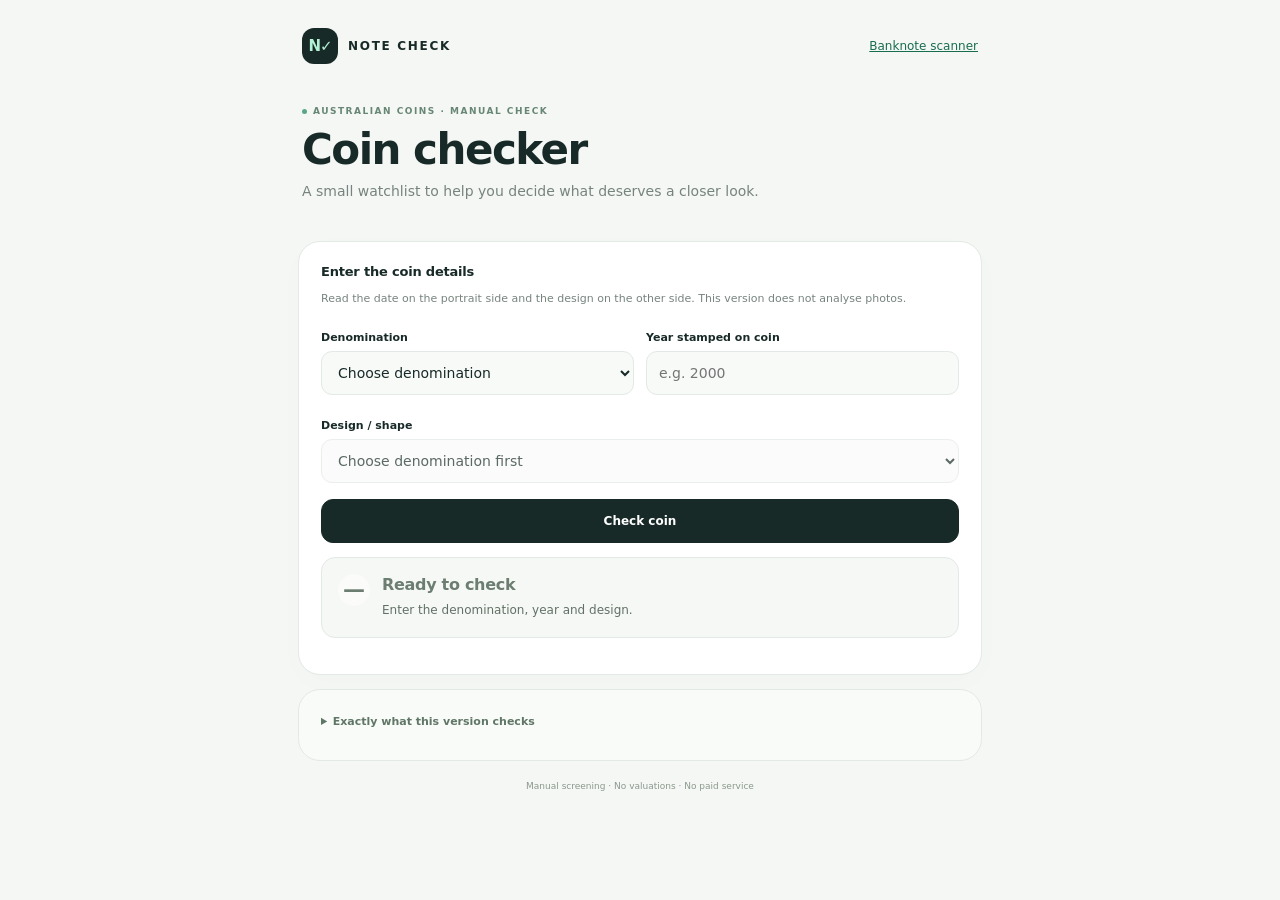
==== coins.html @ 820d5202 "Add sourced 1c and 2c inspection checks and clarify unsupported denominations" ====
<!doctype html>
<html lang="en">
<head>
<meta charset="utf-8"><meta name="viewport" content="width=device-width,initial-scale=1">
<meta name="theme-color" content="#132c28"><title>Coin Check · Note Check</title>
<link rel="stylesheet" href="style.css?v=12">
<style>.coinPanel{margin-top:14px}.coinFields{display:grid;grid-template-columns:1fr 1fr;gap:12px}.coinFields .wide{grid-column:1/-1}.coinPanel ul{padding-left:20px;font-size:12px;line-height:1.7}.coinPanel a{color:#176d50}.coinPanel button{width:100%;margin-top:16px}.coinNav{font-size:12px;color:#176d50}.coinResult p{font-size:12px}.coinResult h4{font-size:12px;margin:16px 0 5px}.coinResult ul{margin:5px 0}.coinResult li{margin:7px 0}@media(max-width:400px){.coinFields{grid-template-columns:1fr}}</style>
</head>
<body>
<header><a class="brand" href="./"><span class="mark">N✓</span> NOTE CHECK</a><a class="coinNav" href="./">Banknote scanner</a></header>
<main>
<section class="intro"><span class="eyebrow"><span class="tinyDot"></span> AUSTRALIAN COINS · MANUAL CHECK</span><h1>Coin checker</h1><p>A small watchlist to help you decide what deserves a closer look.</p></section>
<section class="panel coinPanel">
<h2>Enter the coin details</h2>
<p class="small">Read the date on the portrait side and the design on the other side. This version does not analyse photos.</p>
<form id="coinForm">
<div class="coinFields">
<div><label for="coinDenomination">Denomination</label><select id="coinDenomination"><option value="">Choose denomination</option value="5">5c</option><option value="10">10c</option><option value="20">20c</option><option value="50">50c</option><option value="100">$1</option><option value="200">$2 · not covered</option></select></div>
<div><label for="coinYear">Year stamped on coin</label><input id="coinYear" inputmode="numeric" type="text" maxlength="4" placeholder="e.g. 2000" autocomplete="off"></div>
<div class="wide"><label for="coinDesign">Design / shape</label><select id="coinDesign" disabled><option value="">Choose denomination first</option></select></div>
</div>
<button class="primary" type="submit">Check coin</button>
</form>
<div id="coinResult" class="result neutral coinResult" role="status" aria-live="polite"><span class="symbol">—</span><div><h3>Ready to check</h3><p>Enter the denomination, year and design.</p></div></div>
</section>
<details class="panel coverage"><summary>Exactly what this version checks</summary>
<ul><li>1968 and 1985 glider 1c: lower-mintage issues.</li><li>1967, 1968, 1973 and 1981 lizard 2c: missing-SD inspection; 1968 is also a lower-mintage date.</li><li>1969 lizard 2c: lower-mintage issue.</li><li>1966 platypus 20c: wavy-baseline inspection.</li><li>1966 round 50c: original silver issue.</li><li>1993 coat-of-arms 50c: lower-mintage issue.</li><li>2000 Millennium flag 50c: incuse-flag inspection.</li><li>2000 five-kangaroos $1: mule inspection.</li><li>2001 Centenary of Federation $1: rotation inspection.</li></ul>
<p class="small">This is a limited watchlist, not a complete Australian coin catalogue. 1c and 2c checks cover only the dates listed above; age alone is not a flag. 5c, 10c, $2 and unlisted designs are unsupported. Mintmarks, other varieties, general minting errors, condition and authenticity are not assessed. A flag does not establish rarity, collector demand or value.</p>
</details>
<footer>Manual screening · No valuations · No paid service</footer>
</main>
<script>
(function(){
'use strict';
const definitions={
'1':[['glider','Feathertail glider'],['other','Other / not sure']],
'2':[['lizard','Frill-necked lizard'],['other','Other / not sure']],
'5':[['other','Other / unsupported']],
'10':[['other','Other / unsupported']],
'20':[['platypus','Platypus'],['other','Other / not sure']],
'50':[['coat','Coat of arms · twelve-sided'],['round','Coat of arms · round'],['millennium','Millennium flag'],['other','Other / not sure']],
'100':[['roos','Five kangaroos'],['federation','Centenary of Federation · 2001'],['other','Other / not sure']],
'200':[['other','Other / unsupported']]
};
const research='https://numismatics.org.au/wp-content/uploads/2021/06/vol-27-harris.pdf';
const mint50='https://www.ramint.gov.au/collect/national-coin-collection/circulating-coins/fifty-cents';
const rules=[
{"denomination":"1","year":1968,"design":"glider","title":"Lower-mintage 1c issue · inspect condition","reason":"The Royal Australian Mint lists 19.9 million 1c coins for 1968. A lower mintage is a screening prompt, not proof of a premium.","steps":["Confirm the date and glider design on the two sides.","Inspect wear, corrosion, scratches and damage. Do not clean or polish it."],"source":"https://ramint.gov.au/collect/national-coin-collection/circulating-coins/one-cent","label":"Royal Australian Mint · 1c mintage figures"},
{"denomination":"1","year":1985,"design":"glider","title":"Lower-mintage 1c issue · inspect condition","reason":"The Royal Australian Mint lists 45.9 million 1c coins for 1985. A lower mintage is a screening prompt, not proof of a premium.","steps":["Confirm the date and glider design on the two sides.","Inspect wear, corrosion, scratches and damage. Do not clean or polish it."],"source":"https://ramint.gov.au/collect/national-coin-collection/circulating-coins/one-cent","label":"Royal Australian Mint · 1c mintage figures"},
{"denomination":"2","year":1967,"design":"lizard","title":"Check for missing SD initials","reason":"No-SD examples are documented for this date. The date alone does not establish the variety.","steps":["Use a magnifier to inspect beside the lizard’s front right paw for the small SD initials. Compare with the reference (journal page 31).","Unreadable initials do not confirm a variety: wear, damage or a weak strike can obscure detail. Seek confirmation for a suspected match."],"source":"https://numismatics.org.au/wp-content/uploads/2021/06/vol-27-harris.pdf#page=16","label":"Numismatic Association of Australia · No SD 2c"},
{"denomination":"2","year":1968,"design":"lizard","title":"Check for missing SD initials","reason":"No-SD examples are documented for this date. This is also a lower-mintage 2c date. The date alone does not establish the variety.","steps":["Use a magnifier to inspect beside the lizard’s front right paw for the small SD initials. Compare with the reference (journal page 31).","Unreadable initials do not confirm a variety: wear, damage or a weak strike can obscure detail. Seek confirmation for a suspected match."],"source":"https://numismatics.org.au/wp-content/uploads/2021/06/vol-27-harris.pdf#page=16","label":"Numismatic Association of Australia · No SD 2c"},
{"denomination":"2","year":1973,"design":"lizard","title":"Check for missing SD initials","reason":"No-SD examples are documented for this date. The date alone does not establish the variety.","steps":["Use a magnifier to inspect beside the lizard’s front right paw for the small SD initials. Compare with the reference (journal page 31).","Unreadable initials do not confirm a variety: wear, damage or a weak strike can obscure detail. Seek confirmation for a suspected match."],"source":"https://numismatics.org.au/wp-content/uploads/2021/06/vol-27-harris.pdf#page=16","label":"Numismatic Association of Australia · No SD 2c"},
{"denomination":"2","year":1981,"design":"lizard","title":"Check for missing SD initials","reason":"No-SD examples are documented for this date. The date alone does not establish the variety.","steps":["Use a magnifier to inspect beside the lizard’s front right paw for the small SD initials. Compare with the reference (journal page 31).","Unreadable initials do not confirm a variety: wear, damage or a weak strike can obscure detail. Seek confirmation for a suspected match."],"source":"https://numismatics.org.au/wp-content/uploads/2021/06/vol-27-harris.pdf#page=16","label":"Numismatic Association of Australia · No SD 2c"},
{"denomination":"2","year":1969,"design":"lizard","title":"Lower-mintage 2c issue · inspect condition","reason":"The Royal Australian Mint lists 12.9 million 2c coins for 1969. Inspect condition; this does not establish collector demand or a premium.","steps":["Confirm 1969 and the frill-necked lizard design.","Check wear, corrosion and damage without cleaning the coin."],"source":"https://www.ramint.gov.au/collect/national-coin-collection/circulating-coins/two-cents","label":"Royal Australian Mint · 2c mintage figures"},
{denomination:'20',year:1966,design:'platypus',title:'Check for the wavy-baseline variety',reason:'Some 1966 platypus 20c coins have a distinguishing detail around the base of the 2. The date alone does not identify the variety.',steps:['Look at the upper edge of the bottom stroke of the 2 in 20. Compare it with the normal straight edge.','Look for the corresponding curve in the water line immediately above it. A bump or damage alone is not enough.','Use a magnifier or a sharp close-up. If the detail is unclear, keep the result unconfirmed.'],source:'https://www.perthmint.com/news/collector/coin-collecting/how-to-identify-australias-exceptionally-rare-wavy-baseline-20-cents-coin/',label:'Perth Mint identification guide'},
{denomination:'50',year:1966,design:'round',title:'Set aside for a closer look',reason:'The original 1966 round 50c issue was made from 80% silver. The details you entered match that issue; this checker cannot verify the coin or its metal.',steps:['Confirm that the date is 1966, the shape is round and the reverse shows the coat of arms.','Do not infer silver content from colour alone. If authenticity is uncertain, have the coin examined.'],source:mint50,label:'Royal Australian Mint · 50c'},
{denomination:'50',year:1993,design:'coat',title:'Lower-mintage issue · inspect condition',reason:'The Royal Australian Mint lists 1 million standard 50c coins for 1993. This is a reason to inspect the coin, not proof that a circulated example has a premium.',steps:['Confirm 1993 on the portrait side and the standard coat of arms on the reverse.','Inspect wear, scratches, dents and other damage. Do not clean or polish the coin.'],source:mint50,label:'Royal Australian Mint · mintage figures'},
{denomination:'50',year:2000,design:'millennium',title:'Check for the incuse-flag variety',reason:'The 2000 Millennium design has normal and incuse-flag versions. Recognising the design does not distinguish them.',steps:['Inspect the crosses of Saint George and Saint Patrick within the Union Jack. On the variety these details are recessed; on the normal issue they are raised.','Compare with documented examples under angled light. The Commonwealth star surface provides a supporting detail.','If shadows or wear make the relief ambiguous, do not treat the variety as confirmed.'],source:'https://www.pcgs.com/news/australian-2000-millennium-50-cent-with-incused-flag',label:'PCGS · normal and incuse examples'},
{denomination:'100',year:2000,design:'roos',title:'Check the portrait-side rim for a mule',reason:'Some 2000 five-kangaroos dollars were struck with a 10c portrait-side die. This entry only flags the possibility.',steps:['Look for the stepped double rim around the portrait-side circumference.','A partial double rim can occur on an ordinary slightly off-centre strike. It does not by itself establish a mule.','Compare with the reference photographs; seek expert confirmation for a suspected match.'],source:'https://www.pcgs.com/news/2000-australian-1-dollar-mule-error-coin',label:'PCGS · mule identification guide'},
{denomination:'100',year:2001,design:'federation',title:'Check the alignment of the two sides',reason:'Rotated-die examples are documented for the 2001 Centenary of Federation dollar. The date and design alone do not show a rotation.',steps:['Hold the design side upright. Turn the coin left-to-right around its vertical axis, keeping the top edge at the top.','The portrait side should also be upright. An unexpected angle is a reason for further inspection.','Two photos taken with independently changed orientations cannot establish the alignment.'],source:research,label:'Numismatic Association of Australia · rotation guide'}
];
function checkCoin(denomination,yearText,design){
if(!definitions[denomination]||!/^[0-9]{4}$/.test(yearText)||!definitions[denomination].some(x=>x[0]===design))return {status:'unknown',title:'Check the details',reason:'Choose a denomination and design, and enter the four-digit year stamped on the coin.'};
const year=Number(yearText),first={'1':1966,'2':1966,'5':1966,'10':1966,'20':1966,'50':1966,'100':1984,'200':1988}[denomination];
if(year<first||year>new Date().getFullYear())return {status:'unknown',title:'Year needs confirmation',reason:'That year is outside the supported decimal issue dates for this denomination. Check the date again.'};
if(['1','2'].includes(denomination)&&year>1990)return {status:'unknown',title:'Collector issue or unsupported date',reason:'This small watchlist does not cover later collector-set issues of 1c or 2c. Check a catalogue; the date has not been rejected as impossible.'};
const match=rules.find(r=>r.denomination===denomination&&r.year===year&&r.design===design);
if(match)return {status:'keep',...match};
if(design==='other'||['5','10','200'].includes(denomination))return {status:'unknown',title:'Not covered by this watchlist',reason:'This denomination or design is unsupported. No conclusion about the coin was made.'};
if((design==='round'&&year!==1966)||(design==='millennium'&&year!==2000)||(design==='federation'&&year!==2001))return {status:'unknown',title:'Confirm the year and design',reason:'These details do not match the issue covered by this checker. Check both sides; the coin may be unsupported.'};
return {status:'neutral',title:'No supported flag found',reason:'No entry in this small watchlist matches these details. Other varieties, mintmarks and minting errors have not been checked. This is not a recommendation to spend the coin.'};
}
const denomination=document.getElementById('coinDenomination'),year=document.getElementById('coinYear'),design=document.getElementById('coinDesign'),result=document.getElementById('coinResult');
function show(r){
result.className='result coinResult '+r.status;result.replaceChildren();
const icon=document.createElement('span');icon.className='symbol';icon.textContent=r.status==='keep'?'✓':r.status==='unknown'?'?':'—';
const body=document.createElement('div'),heading=document.createElement('h3'),paragraph=document.createElement('p');heading.textContent=r.title;paragraph.textContent=r.reason;body.append(heading,paragraph);
if(r.steps){const h=document.createElement('h4');h.textContent='What to look for';const ul=document.createElement('ul');for(const step of r.steps){const li=document.createElement('li');li.textContent=step;ul.append(li);}body.append(h,ul);}
if(r.source){const links=document.createElement('div');links.className='ruleSources';const a=document.createElement('a');a.href=r.source;a.textContent=r.label+' ↗';a.target='_blank';a.rel='noopener';links.append(a);body.append(links);}
result.append(icon,body);
}
function reset(){show({status:'neutral',title:'Details changed · check again',reason:'Compare the selected details with both sides of the coin, then check.'});}
denomination.addEventListener('change',()=>{design.replaceChildren();const blank=document.createElement('option');blank.value='';blank.textContent=denomination.value?'Choose design':'Choose denomination first';design.append(blank);for(const [value,label] of definitions[denomination.value]||[]){const o=document.createElement('option');o.value=value;o.textContent=label;design.append(o);}design.disabled=!denomination.value;reset();});
year.addEventListener('input',reset);design.addEventListener('change',reset);
document.getElementById('coinForm').addEventListener('submit',event=>{event.preventDefault();show(checkCoin(denomination.value,year.value.trim(),design.value));});
})();
</script>
</body></html>
---- style.css ----
:root{--ink:#172a27;--muted:#77847e;--line:#e3e9e4;--mint:#dbf5e8;--green:#176d50;--bg:#f5f7f5;--radius:22px;font-family:Inter,ui-sans-serif,system-ui,-apple-system,BlinkMacSystemFont,"Segoe UI",sans-serif;color-scheme:light}*{box-sizing:border-box}body{margin:0;background:var(--bg);color:var(--ink);-webkit-font-smoothing:antialiased}header{max-width:720px;margin:auto;display:flex;align-items:center;justify-content:space-between;padding:20px 22px}.brand{display:flex;align-items:center;gap:10px;text-decoration:none;color:var(--ink);font-size:12px;letter-spacing:1.7px;font-weight:800}.mark{width:36px;height:36px;border-radius:12px;background:var(--ink);color:#b4f2d4;display:grid;place-items:center;font-size:15px;letter-spacing:-1px}.soundButton{display:flex;align-items:center;gap:7px;border:1px solid var(--line);background:#fff;border-radius:100px;padding:9px 12px;min-height:38px;font-size:11px;color:#3d5e4c;font-weight:650}.soundButton.muted{color:var(--muted);background:#edf0ed}main{max-width:720px;margin:auto;padding:8px 18px 24px}.intro{padding:7px 4px 22px}.eyebrow{display:flex;align-items:center;gap:6px;font-size:9px;letter-spacing:1.5px;font-weight:750;color:#678675}.tinyDot,.privacyDot{width:5px;height:5px;display:inline-block;background:#59a786;border-radius:50%}h1{font-size:clamp(30px,5vw,42px);font-weight:720;letter-spacing:-1.5px;line-height:1.12;margin:10px 0 8px}.intro p{font-size:13px;color:var(--muted);margin:0;line-height:1.5}.panel{background:#fff;border:1px solid var(--line);border-radius:var(--radius);padding:18px;box-shadow:0 8px 30px #18352b04}.sectiontop{display:flex;align-items:center;justify-content:space-between;padding:0 2px 14px}h2{margin:0;font-size:13px;font-weight:720;letter-spacing:-.2px}#cameraState{font-size:10px;color:#698273;border:1px solid var(--line);background:#f5f8f5;border-radius:30px;padding:5px 9px}.view{position:relative;aspect-ratio:2.05;min-height:190px;border-radius:16px;background:#152c28;overflow:hidden;display:flex;align-items:center;justify-content:center}video{position:absolute;width:100%;height:100%;object-fit:cover;transform-origin:center}#placeholder{position:relative;pointer-events:none;text-align:center;padding:20px;color:#e8f6ee}#placeholder h3{font-size:15px;letter-spacing:-.3px;margin:10px 0 5px}#placeholder p{font-size:11px;line-height:1.6;color:#a3b9ac;margin:0}.cameraicon{color:#b1dac3;line-height:0}.frame{position:absolute;width:91%;aspect-ratio:2.05;top:50%;left:50%;transform:translate(-50%,-50%);border:1.5px solid #bcebd28c;border-radius:11px;box-shadow:0 0 0 150px #06171125;pointer-events:none}.viewlabel{position:absolute;bottom:8px;color:#d4e5db;font-size:8px;letter-spacing:1.6px;pointer-events:none}.overlay{position:absolute;left:9px;right:9px;top:9px;border-radius:8px;padding:7px 10px;font-size:10px;font-weight:650;color:#22382e;display:none}.overlay.keep{background:#d8f5e8e8}.overlay.ordinary{background:#fbece9ed}.overlay.unknown{background:#fff2d7ed}.actions{display:flex;gap:8px;margin:14px 0 0}.actions button{flex:1}button{appearance:none;font:inherit;font-size:12px;font-weight:650;min-height:44px;border:1px solid var(--line);border-radius:12px;padding:11px 14px;background:#f8faf8;color:#29473b;cursor:pointer;transition:background .15s,transform .15s}button.primary{background:var(--ink);border-color:var(--ink);color:#fff}button:hover:not(:disabled){filter:brightness(.96)}button:active:not(:disabled){transform:scale(.985)}button:disabled{opacity:.38;cursor:default}.small{font-size:11px;line-height:1.6;color:var(--muted)}#progress{margin:10px 2px 15px;min-height:18px}.readout{border-top:1px solid var(--line);padding:15px 2px 0}#activeNote{display:block;font-size:10px;font-weight:700;letter-spacing:.4px;color:#688371;margin-bottom:9px}label{display:block;font-size:11px;font-weight:650;margin:12px 0 7px}input:not([type=checkbox]):not([type=range]),select{appearance:none;width:100%;font:inherit;font-size:14px;border:1px solid var(--line);background:#f8faf8;padding:12px;border-radius:11px;color:var(--ink);min-height:44px}select{appearance:auto}#serial{font-family:ui-monospace,SFMono-Regular,Consolas,monospace;font-size:22px;font-weight:550;letter-spacing:1.2px;background:#f4f7f4;padding:13px 14px;text-transform:uppercase}#serial::placeholder{font-family:inherit;font-size:14px;font-weight:400;letter-spacing:0;color:#9aa69e}.result{display:flex;align-items:flex-start;gap:12px;margin:14px 0;border-radius:14px;padding:16px;border:1px solid var(--line);background:#f6f8f5}.symbol{display:grid;place-items:center;flex-shrink:0;width:32px;height:32px;border-radius:50%;font-size:22px;font-weight:650;background:#ffffff80}.result h3{font-size:16px;font-weight:700;letter-spacing:-.3px;line-height:1.3;margin:1px 0 6px}.result p{font-size:11px;line-height:1.65;margin:0;color:#617166}.result.keep{background:#e4f6ec;border-color:#c8e8d5;color:#146247}.result.keep p{color:#527462}.result.keep .symbol{background:#c9ebd9}.result.ordinary{background:#f9eeeb;border-color:#ecd9d2;color:#825a4b}.result.unknown{background:#fff6e3;border-color:#f0e3c2;color:#80652a}.result.neutral{color:#6c7e71}.ruleSources{display:flex;gap:10px;flex-wrap:wrap;margin-top:9px}.ruleSources a,.coverage a{font-size:10px;color:#3c7a59;text-decoration:underline;text-underline-offset:3px}.sortingActions{display:flex;gap:8px;flex-wrap:wrap}.sortingActions button{flex:1;min-width:140px}#next{background:var(--mint);color:var(--green);border-color:#c8e8d5}.confirmHint{font-size:10px;margin:9px 2px 0}.drawer{border-top:1px solid var(--line);padding:15px 2px 0;margin-top:15px}summary{cursor:pointer;font-size:11px;font-weight:650;line-height:1.5;color:#53695c;padding:2px 0;min-height:26px}.fields{display:grid;grid-template-columns:1fr 1fr;gap:12px}.toggle{display:flex;align-items:center;gap:8px;font-weight:400;line-height:1.5}.toggle input{accent-color:var(--green);width:16px;height:16px}input[type=range]{width:100%;padding:0;accent-color:var(--green);margin:7px 0 12px}#zoomValue{float:right}.extraActions{display:flex;gap:8px;flex-wrap:wrap;margin-top:12px}.extraActions button{flex:1}.samples{margin:14px 0 6px}.samples>div{display:flex;gap:6px;margin-top:8px;flex-wrap:wrap}.samples button{min-height:36px;font-size:10px;padding:8px 12px;background:white}#notePreview,#capturePreview{width:100%;height:auto;display:block;border-radius:10px;margin:10px 0}#rawRead{overflow-wrap:anywhere;font-size:10px}.coverage{margin-top:14px;padding:14px 18px;box-shadow:none;background:#f9fbf8}.coverage summary{font-size:11px;color:#607667}.coverage ul{padding-left:18px}.coverage li{font-size:11px;line-height:1.65;color:#6d7b70;margin:7px 0}footer{display:flex;justify-content:center;align-items:center;gap:6px;flex-wrap:wrap;font-size:9px;color:#8a988d;padding:20px 0 0}.footerSep{padding:0 3px}[hidden]{display:none!important}button:focus-visible,input:focus-visible,select:focus-visible,summary:focus-visible{outline:3px solid #91cab0;outline-offset:3px}.result.celebrate{animation:found .5s ease-out}@keyframes found{0%{transform:scale(.97);box-shadow:0 0 0 0 #4cbd8640}60%{box-shadow:0 0 0 7px #4cbd8600}100%{transform:scale(1);box-shadow:none}}@media(min-width:640px){header{padding-top:28px}main{padding-top:15px}.intro{padding-bottom:25px}.panel{padding:22px}.view{min-height:250px}h1{font-size:42px}.intro p{font-size:14px}}@media(max-width:360px){header{padding:16px}.soundButton{padding:8px 10px}.soundButton span{font-size:10px}.brand{font-size:10px;gap:8px}main{padding:4px 12px 20px}.panel{padding:14px}.view{min-height:180px}.fields{grid-template-columns:1fr}#serial{font-size:20px}}@media(prefers-reduced-motion:reduce){*,*::before,*::after{animation:none!important;transition:none!important}}
/* Keep the camera viewport within its card even when aspect-ratio meets narrow screens. */
.scanner{min-width:0}.view{width:100%;max-width:100%;min-width:0;min-height:0!important;height:auto;aspect-ratio:2.05}.view video{inset:0;max-width:100%}#placeholder{max-width:100%;padding:12px}#placeholder h3{font-size:13px}.actions,.readout,.result,.sortingActions,.drawer{min-width:0}.result>div{min-width:0}.ruleSources a{overflow-wrap:anywhere}
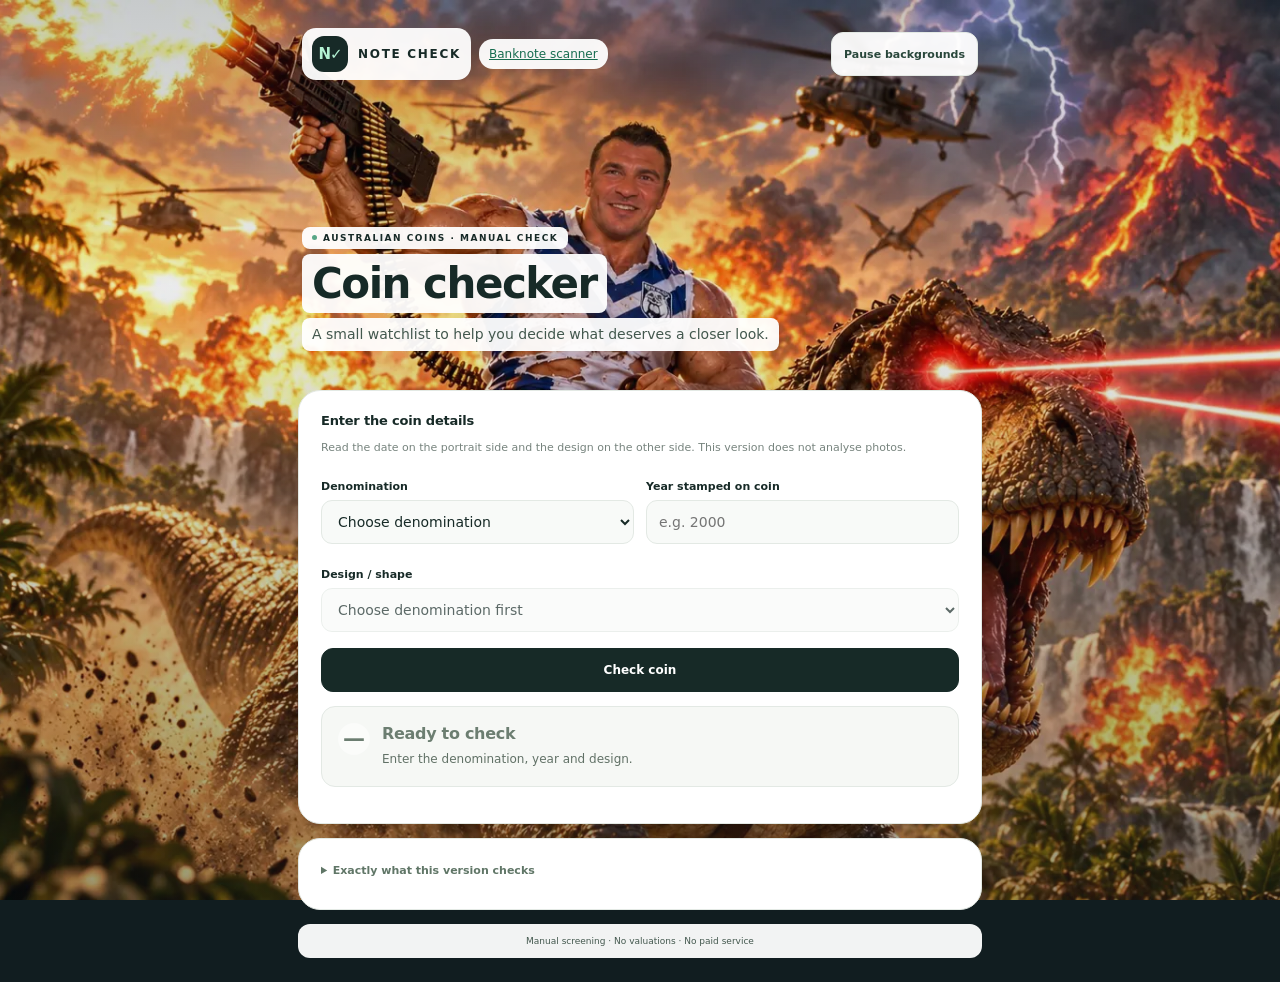
==== commit f8e41938: "Add six-image fading backgrounds with pause and reduced-motion support" ====
--- a/coins.html
+++ b/coins.html
@@ -5,7 +5,7 @@
 <meta name="theme-color" content="#132c28"><title>Coin Check · Note Check</title>
 <link rel="stylesheet" href="style.css?v=12">
 <style>.coinPanel{margin-top:14px}.coinFields{display:grid;grid-template-columns:1fr 1fr;gap:12px}.coinFields .wide{grid-column:1/-1}.coinPanel ul{padding-left:20px;font-size:12px;line-height:1.7}.coinPanel a{color:#176d50}.coinPanel button{width:100%;margin-top:16px}.coinNav{font-size:12px;color:#176d50}.coinResult p{font-size:12px}.coinResult h4{font-size:12px;margin:16px 0 5px}.coinResult ul{margin:5px 0}.coinResult li{margin:7px 0}@media(max-width:400px){.coinFields{grid-template-columns:1fr}}</style>
-</head>
+<link rel="stylesheet" href="backgrounds.css?v=1"></head>
 <body>
 <header><a class="brand" href="./"><span class="mark">N✓</span> NOTE CHECK</a><a class="coinNav" href="./">Banknote scanner</a></header>
 <main>
@@ -85,4 +85,4 @@
 document.getElementById('coinForm').addEventListener('submit',event=>{event.preventDefault();show(checkCoin(denomination.value,year.value.trim(),design.value));});
 })();
 </script>
-</body></html>
+<script src="backgrounds.js?v=1" defer></script></body></html>
--- a/backgrounds.css
+++ b/backgrounds.css
@@ -0,0 +1,24 @@
+/* Independent decorative layer; controls and checking results remain opaque. */
+body { background: #111d20; isolation: isolate; }
+.adventure-background { position: fixed; inset: 0; z-index: -1; pointer-events: none; overflow: hidden; background: #111d20; }
+.adventure-background img { position: absolute; inset: 0; width: 100%; height: 100%; object-fit: cover; object-position: 48% 28%; opacity: 0; transition: opacity 2.2s ease-in-out; }
+.adventure-background img.visible { opacity: 1; }
+.adventure-background::after { content: ''; position: absolute; inset: 0; background: linear-gradient(#07151a38, #07151a14 32%, #07151a66); }
+header { gap: 8px; flex-wrap: wrap; }
+.brand, .coinNav { background: #fffffff2; border-radius: 14px; padding: 8px 10px; }
+.background-toggle { margin-left: auto; min-height: 44px; padding: 9px 12px; font-size: 11px; background: #fffffff2; }
+.intro { min-height: 29vh; display: flex; flex-direction: column; align-items: flex-start; justify-content: flex-end; gap: 5px; }
+.intro h1, .intro p, .intro .eyebrow { background: #fffffff2; border-radius: 8px; padding: 6px 10px; margin: 0; color: #172a27; }
+.intro h1 { margin: 0; }
+.intro p { color: #43584e; }
+.panel, .coverage { background: #fff; }
+footer { background: #fffffff2; color: #43584e; border-radius: 12px; padding: 12px; margin-top: 14px; }
+@media (max-width: 600px) {
+  .adventure-background img { object-fit: contain; object-position: center top; height: auto; min-height: 0; top: 75px; }
+  .adventure-background::after { background: linear-gradient(#07151a44, transparent 140px, #111d2080 420px, #111d20 70%); }
+  .intro { min-height: 260px; }
+  header { padding: 12px 16px; }
+  .brand { font-size: 10px; letter-spacing: 1px; }
+  .background-toggle { font-size: 10px; }
+}
+@media (prefers-reduced-motion: reduce) { .adventure-background img { transition: none; } }
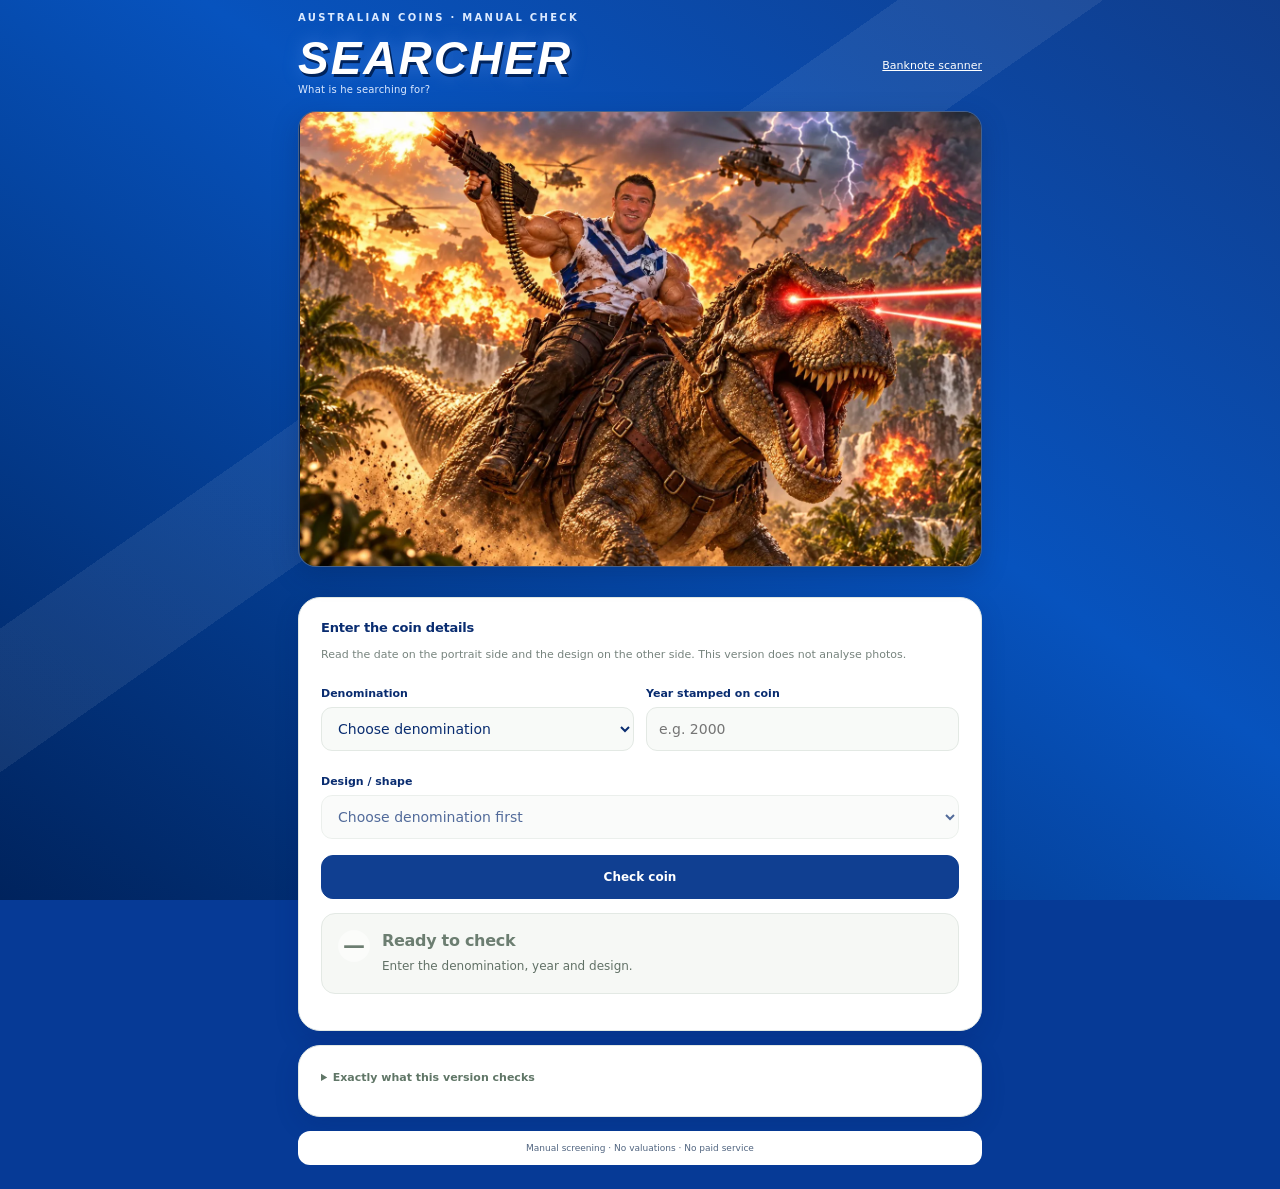
==== commit da1c9214: "Restyle SEARCHER in blue and white with unobstructed slideshow and decorative falling notes" ====
--- a/coins.html
+++ b/coins.html
@@ -5,11 +5,11 @@
 <meta name="theme-color" content="#132c28"><title>Coin Check · Note Check</title>
 <link rel="stylesheet" href="style.css?v=12">
 <style>.coinPanel{margin-top:14px}.coinFields{display:grid;grid-template-columns:1fr 1fr;gap:12px}.coinFields .wide{grid-column:1/-1}.coinPanel ul{padding-left:20px;font-size:12px;line-height:1.7}.coinPanel a{color:#176d50}.coinPanel button{width:100%;margin-top:16px}.coinNav{font-size:12px;color:#176d50}.coinResult p{font-size:12px}.coinResult h4{font-size:12px;margin:16px 0 5px}.coinResult ul{margin:5px 0}.coinResult li{margin:7px 0}@media(max-width:400px){.coinFields{grid-template-columns:1fr}}</style>
-<link rel="stylesheet" href="backgrounds.css?v=1"></head>
+<link rel="stylesheet" href="backgrounds.css?v=2"></head>
 <body>
-<header><a class="brand" href="./"><span class="mark">N✓</span> NOTE CHECK</a><a class="coinNav" href="./">Banknote scanner</a></header>
+<header><span class="page-category">Australian coins · manual check</span><a class="brand" href="./"><span class="brand-title">SEARCHER</span><span class="brand-tagline">What is he searching for?</span></a><a class="coinNav" href="./">Banknote scanner</a></header>
 <main>
-<section class="intro"><span class="eyebrow"><span class="tinyDot"></span> AUSTRALIAN COINS · MANUAL CHECK</span><h1>Coin checker</h1><p>A small watchlist to help you decide what deserves a closer look.</p></section>
+<section class="intro"></section>
 <section class="panel coinPanel">
 <h2>Enter the coin details</h2>
 <p class="small">Read the date on the portrait side and the design on the other side. This version does not analyse photos.</p>
@@ -85,4 +85,4 @@
 document.getElementById('coinForm').addEventListener('submit',event=>{event.preventDefault();show(checkCoin(denomination.value,year.value.trim(),design.value));});
 })();
 </script>
-<script src="backgrounds.js?v=1" defer></script></body></html>
+<script src="backgrounds.js?v=2" defer></script></body></html>
--- a/backgrounds.css
+++ b/backgrounds.css
@@ -1,24 +1,29 @@
-/* Independent decorative layer; controls and checking results remain opaque. */
-body { background: #111d20; isolation: isolate; }
-.adventure-background { position: fixed; inset: 0; z-index: -1; pointer-events: none; overflow: hidden; background: #111d20; }
-.adventure-background img { position: absolute; inset: 0; width: 100%; height: 100%; object-fit: cover; object-position: 48% 28%; opacity: 0; transition: opacity 2.2s ease-in-out; }
-.adventure-background img.visible { opacity: 1; }
-.adventure-background::after { content: ''; position: absolute; inset: 0; background: linear-gradient(#07151a38, #07151a14 32%, #07151a66); }
-header { gap: 8px; flex-wrap: wrap; }
-.brand, .coinNav { background: #fffffff2; border-radius: 14px; padding: 8px 10px; }
-.background-toggle { margin-left: auto; min-height: 44px; padding: 9px 12px; font-size: 11px; background: #fffffff2; }
-.intro { min-height: 29vh; display: flex; flex-direction: column; align-items: flex-start; justify-content: flex-end; gap: 5px; }
-.intro h1, .intro p, .intro .eyebrow { background: #fffffff2; border-radius: 8px; padding: 6px 10px; margin: 0; color: #172a27; }
-.intro h1 { margin: 0; }
-.intro p { color: #43584e; }
-.panel, .coverage { background: #fff; }
-footer { background: #fffffff2; color: #43584e; border-radius: 12px; padding: 12px; margin-top: 14px; }
-@media (max-width: 600px) {
-  .adventure-background img { object-fit: contain; object-position: center top; height: auto; min-height: 0; top: 75px; }
-  .adventure-background::after { background: linear-gradient(#07151a44, transparent 140px, #111d2080 420px, #111d20 70%); }
-  .intro { min-height: 260px; }
-  header { padding: 12px 16px; }
-  .brand { font-size: 10px; letter-spacing: 1px; }
-  .background-toggle { font-size: 10px; }
-}
-@media (prefers-reduced-motion: reduce) { .adventure-background img { transition: none; } }
+/* Decorative elements remain behind opaque checking sections. */
+:root { --ink:#092c70; --green:#174cab; --mint:#e4edff; }
+body { background:#063a96; isolation:isolate; }
+body::before { content:'';position:fixed;inset:0;z-index:-3;pointer-events:none;background:linear-gradient(145deg,transparent 35%,#ffffff12 35%,#ffffff12 43%,transparent 43%),linear-gradient(35deg,#00235d,#0753be 58%,#103d8c); }
+.money-rain { position:fixed;inset:0;overflow:hidden;pointer-events:none;z-index:-2; }
+.money-rain img { position:absolute;left:var(--x);top:-90px;width:64px;height:auto;opacity:.25;animation:cashfall var(--duration) linear var(--delay) infinite; }
+@keyframes cashfall { from { transform:translate3d(-30px,-80px,0) rotate(var(--tilt)); } to { transform:translate3d(55px,calc(100vh + 180px),0) rotate(calc(var(--tilt) + 140deg)); } }
+.money-rain.resting img { animation-play-state:paused; }
+header { display:flex;flex-wrap:wrap;gap:12px;align-items:center;padding:12px 18px 16px; }
+.page-category { width:100%;color:#dceaff;text-transform:uppercase;font-size:10px;font-weight:800;letter-spacing:2.3px; }
+.brand { display:flex;flex-direction:column;align-items:flex-start;gap:3px;background:none;padding:0;min-width:0;letter-spacing:normal; }
+.brand-title { font-family:Impact,'Arial Black',sans-serif;font-size:clamp(30px,7vw,46px);font-style:italic;font-weight:900;letter-spacing:2px;line-height:1;color:#fff;text-shadow:2px 3px 0 #00235b,0 0 18px #72a9ff66; }
+.brand-tagline { color:#dbe9ff;font-size:10px;font-weight:500;letter-spacing:.2px; }
+.soundButton { margin-left:auto;background:#fff;color:#154a99;border-color:#cbdcff; }
+.coinNav { margin-left:auto;color:#fff;font-size:11px; }
+main { padding-top:0; }
+.intro { padding:0 0 16px;min-height:0;display:block; }
+.adventure-background { position:relative;width:100%;aspect-ratio:3/2;overflow:hidden;border-radius:18px;background:#082c64;box-shadow:0 8px 26px #001d5444;border:1px solid #ffffff40;pointer-events:none; }
+.adventure-background img { position:absolute;inset:0;width:100%;height:100%;object-fit:contain;opacity:0;transition:opacity 2.2s ease-in-out; }
+.adventure-background img.visible { opacity:1; }
+.intro p { margin:12px 0 0!important;background:none;padding:0; }
+.intro p a { display:inline-flex;align-items:center;min-height:44px;background:#fff;color:#124292!important;padding:10px 14px;border-radius:12px;text-decoration:none;font-weight:700;box-shadow:0 3px 10px #001c4a33; }
+.panel,.coverage { background:#fff;box-shadow:0 8px 24px #001d5426; }
+footer { background:#fff;color:#516580;border-radius:12px;padding:12px;margin-top:14px; }
+.tinyDot,.privacyDot { background:#2665c9; }
+button.primary { background:#103f91;border-color:#103f91; }
+button:focus-visible,input:focus-visible,select:focus-visible,summary:focus-visible { outline-color:#438aff; }
+@media(max-width:360px) { header { gap:8px; }.brand-title {font-size:29px;}.brand-tagline{font-size:9px;}.soundButton{padding:8px;}.soundButton span{font-size:10px;} }
+@media(prefers-reduced-motion:reduce) { .adventure-background img {transition:none;}.money-rain{display:none;} }
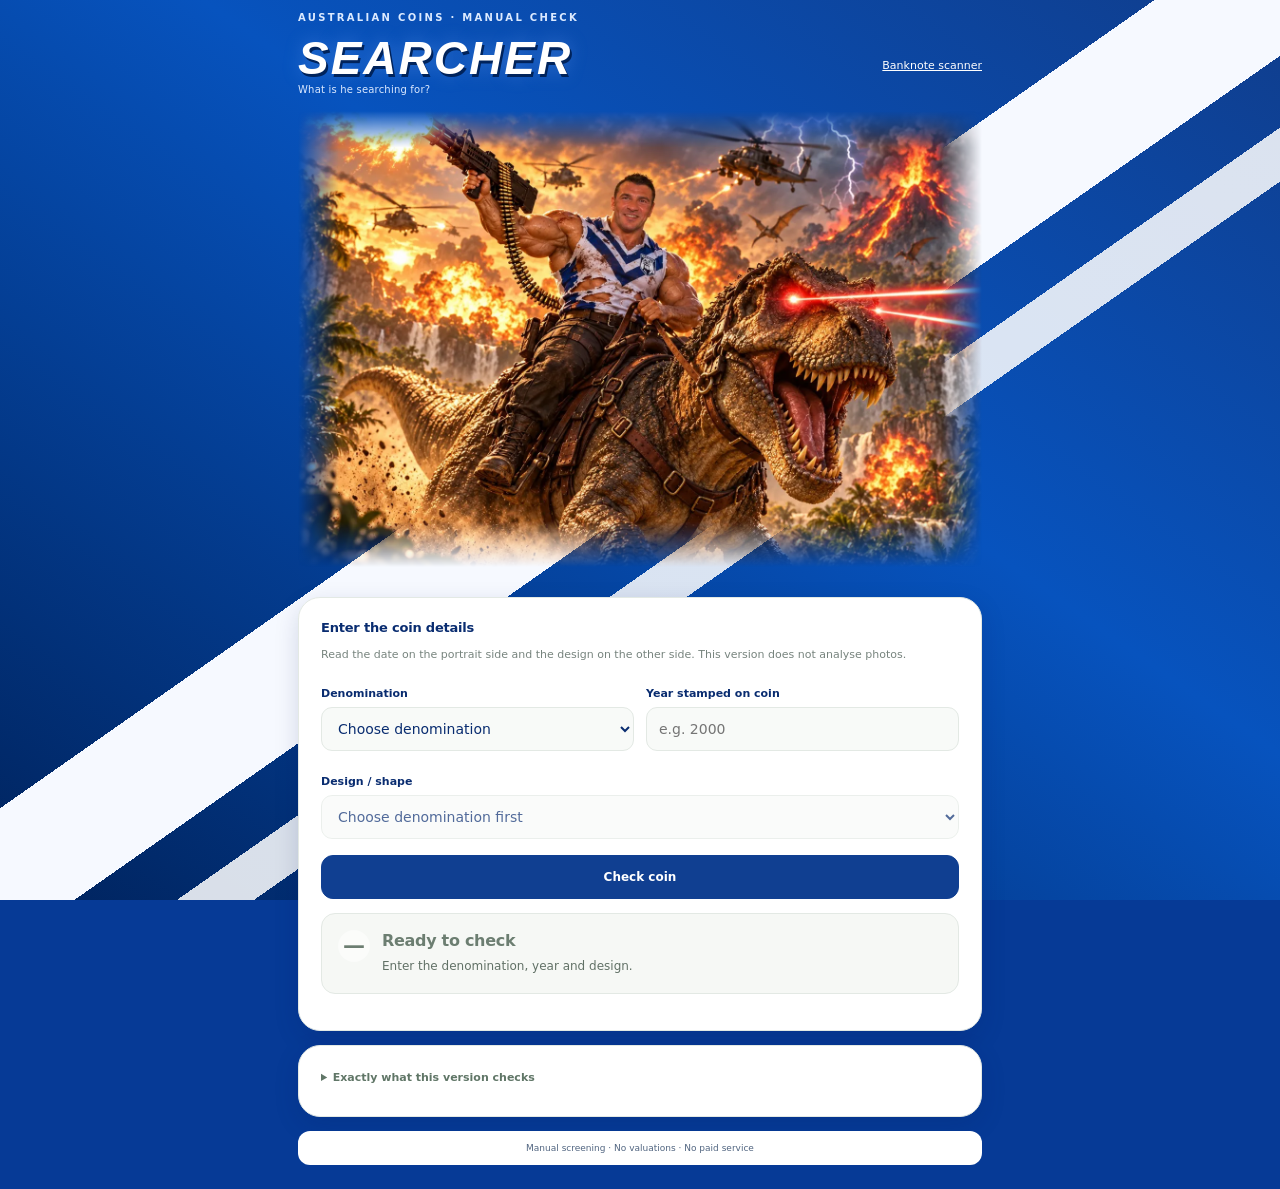
==== commit 77edb811: "Blend slideshow edges, add white team stripes and shorten slides to five seconds" ====
--- a/coins.html
+++ b/coins.html
@@ -5,7 +5,7 @@
 <meta name="theme-color" content="#132c28"><title>Coin Check · Note Check</title>
 <link rel="stylesheet" href="style.css?v=12">
 <style>.coinPanel{margin-top:14px}.coinFields{display:grid;grid-template-columns:1fr 1fr;gap:12px}.coinFields .wide{grid-column:1/-1}.coinPanel ul{padding-left:20px;font-size:12px;line-height:1.7}.coinPanel a{color:#176d50}.coinPanel button{width:100%;margin-top:16px}.coinNav{font-size:12px;color:#176d50}.coinResult p{font-size:12px}.coinResult h4{font-size:12px;margin:16px 0 5px}.coinResult ul{margin:5px 0}.coinResult li{margin:7px 0}@media(max-width:400px){.coinFields{grid-template-columns:1fr}}</style>
-<link rel="stylesheet" href="backgrounds.css?v=2"></head>
+<link rel="stylesheet" href="backgrounds.css?v=3"></head>
 <body>
 <header><span class="page-category">Australian coins · manual check</span><a class="brand" href="./"><span class="brand-title">SEARCHER</span><span class="brand-tagline">What is he searching for?</span></a><a class="coinNav" href="./">Banknote scanner</a></header>
 <main>
@@ -85,4 +85,4 @@
 document.getElementById('coinForm').addEventListener('submit',event=>{event.preventDefault();show(checkCoin(denomination.value,year.value.trim(),design.value));});
 })();
 </script>
-<script src="backgrounds.js?v=2" defer></script></body></html>
+<script src="backgrounds.js?v=3" defer></script></body></html>
--- a/backgrounds.css
+++ b/backgrounds.css
@@ -1,7 +1,7 @@
 /* Decorative elements remain behind opaque checking sections. */
 :root { --ink:#092c70; --green:#174cab; --mint:#e4edff; }
 body { background:#063a96; isolation:isolate; }
-body::before { content:'';position:fixed;inset:0;z-index:-3;pointer-events:none;background:linear-gradient(145deg,transparent 35%,#ffffff12 35%,#ffffff12 43%,transparent 43%),linear-gradient(35deg,#00235d,#0753be 58%,#103d8c); }
+body::before { content:'';position:fixed;inset:0;z-index:-3;pointer-events:none;background:linear-gradient(145deg,transparent 45%,#f6f9ff 45%,#f6f9ff 53%,transparent 53%,transparent 57%,#ffffffd9 57%,#ffffffd9 60%,transparent 60%),linear-gradient(35deg,#00235d,#0753be 58%,#103d8c); }
 .money-rain { position:fixed;inset:0;overflow:hidden;pointer-events:none;z-index:-2; }
 .money-rain img { position:absolute;left:var(--x);top:-90px;width:64px;height:auto;opacity:.25;animation:cashfall var(--duration) linear var(--delay) infinite; }
 @keyframes cashfall { from { transform:translate3d(-30px,-80px,0) rotate(var(--tilt)); } to { transform:translate3d(55px,calc(100vh + 180px),0) rotate(calc(var(--tilt) + 140deg)); } }
@@ -15,7 +15,7 @@
 .coinNav { margin-left:auto;color:#fff;font-size:11px; }
 main { padding-top:0; }
 .intro { padding:0 0 16px;min-height:0;display:block; }
-.adventure-background { position:relative;width:100%;aspect-ratio:3/2;overflow:hidden;border-radius:18px;background:#082c64;box-shadow:0 8px 26px #001d5444;border:1px solid #ffffff40;pointer-events:none; }
+.adventure-background { position:relative;width:100%;aspect-ratio:3/2;overflow:hidden;border-radius:0;background:transparent;box-shadow:none;border:0;-webkit-mask-image:linear-gradient(to right,transparent,#000 6%,#000 94%,transparent),linear-gradient(to bottom,transparent,#000 8%,#000 90%,transparent);-webkit-mask-composite:source-in;mask-image:linear-gradient(to right,transparent,#000 6%,#000 94%,transparent),linear-gradient(to bottom,transparent,#000 8%,#000 90%,transparent);mask-composite:intersect;pointer-events:none; }
 .adventure-background img { position:absolute;inset:0;width:100%;height:100%;object-fit:contain;opacity:0;transition:opacity 2.2s ease-in-out; }
 .adventure-background img.visible { opacity:1; }
 .intro p { margin:12px 0 0!important;background:none;padding:0; }
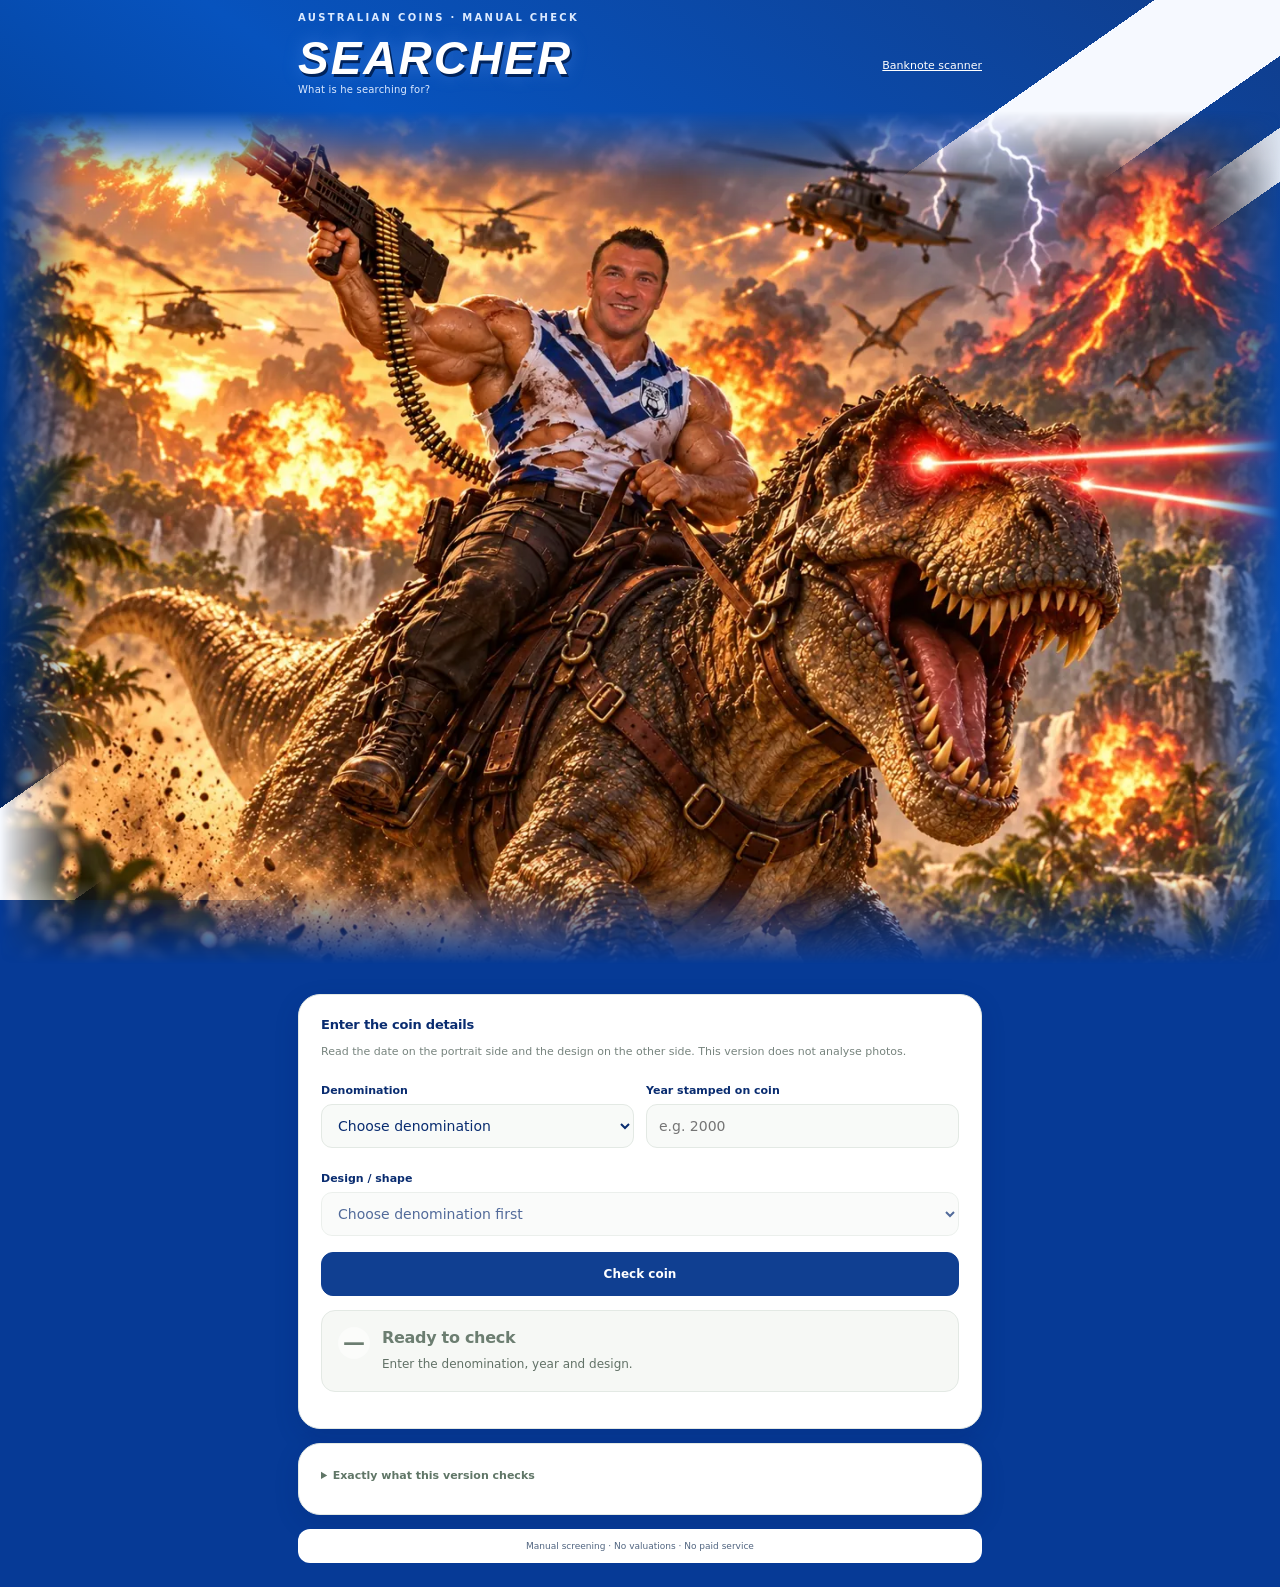
==== commit 29918cee: "Extend feathered slideshow to viewport edges and match scanner to blue theme" ====
--- a/coins.html
+++ b/coins.html
@@ -5,7 +5,7 @@
 <meta name="theme-color" content="#132c28"><title>Coin Check · Note Check</title>
 <link rel="stylesheet" href="style.css?v=12">
 <style>.coinPanel{margin-top:14px}.coinFields{display:grid;grid-template-columns:1fr 1fr;gap:12px}.coinFields .wide{grid-column:1/-1}.coinPanel ul{padding-left:20px;font-size:12px;line-height:1.7}.coinPanel a{color:#176d50}.coinPanel button{width:100%;margin-top:16px}.coinNav{font-size:12px;color:#176d50}.coinResult p{font-size:12px}.coinResult h4{font-size:12px;margin:16px 0 5px}.coinResult ul{margin:5px 0}.coinResult li{margin:7px 0}@media(max-width:400px){.coinFields{grid-template-columns:1fr}}</style>
-<link rel="stylesheet" href="backgrounds.css?v=3"></head>
+<link rel="stylesheet" href="backgrounds.css?v=4"></head>
 <body>
 <header><span class="page-category">Australian coins · manual check</span><a class="brand" href="./"><span class="brand-title">SEARCHER</span><span class="brand-tagline">What is he searching for?</span></a><a class="coinNav" href="./">Banknote scanner</a></header>
 <main>
--- a/backgrounds.css
+++ b/backgrounds.css
@@ -27,3 +27,14 @@
 button:focus-visible,input:focus-visible,select:focus-visible,summary:focus-visible { outline-color:#438aff; }
 @media(max-width:360px) { header { gap:8px; }.brand-title {font-size:29px;}.brand-tagline{font-size:9px;}.soundButton{padding:8px;}.soundButton span{font-size:10px;} }
 @media(prefers-reduced-motion:reduce) { .adventure-background img {transition:none;}.money-rain{display:none;} }
+
+/* Full-width artwork with the existing feathered mask. */
+.adventure-background { width:100vw; max-width:none; margin-left:calc(50% - 50vw); }
+html,body { overflow-x:clip; }
+.view { background:#092959; }
+#placeholder { color:#f3f7ff; }
+#placeholder p { color:#bed1ef; }
+.cameraicon { color:#d3e3ff; }
+.frame { border-color:#b8d2ff99; box-shadow:0 0 0 150px #03133125; }
+.viewlabel { color:#d5e4ff; }
+#cameraState { color:#355a90; border-color:#d9e4f6; background:#f0f5fd; }
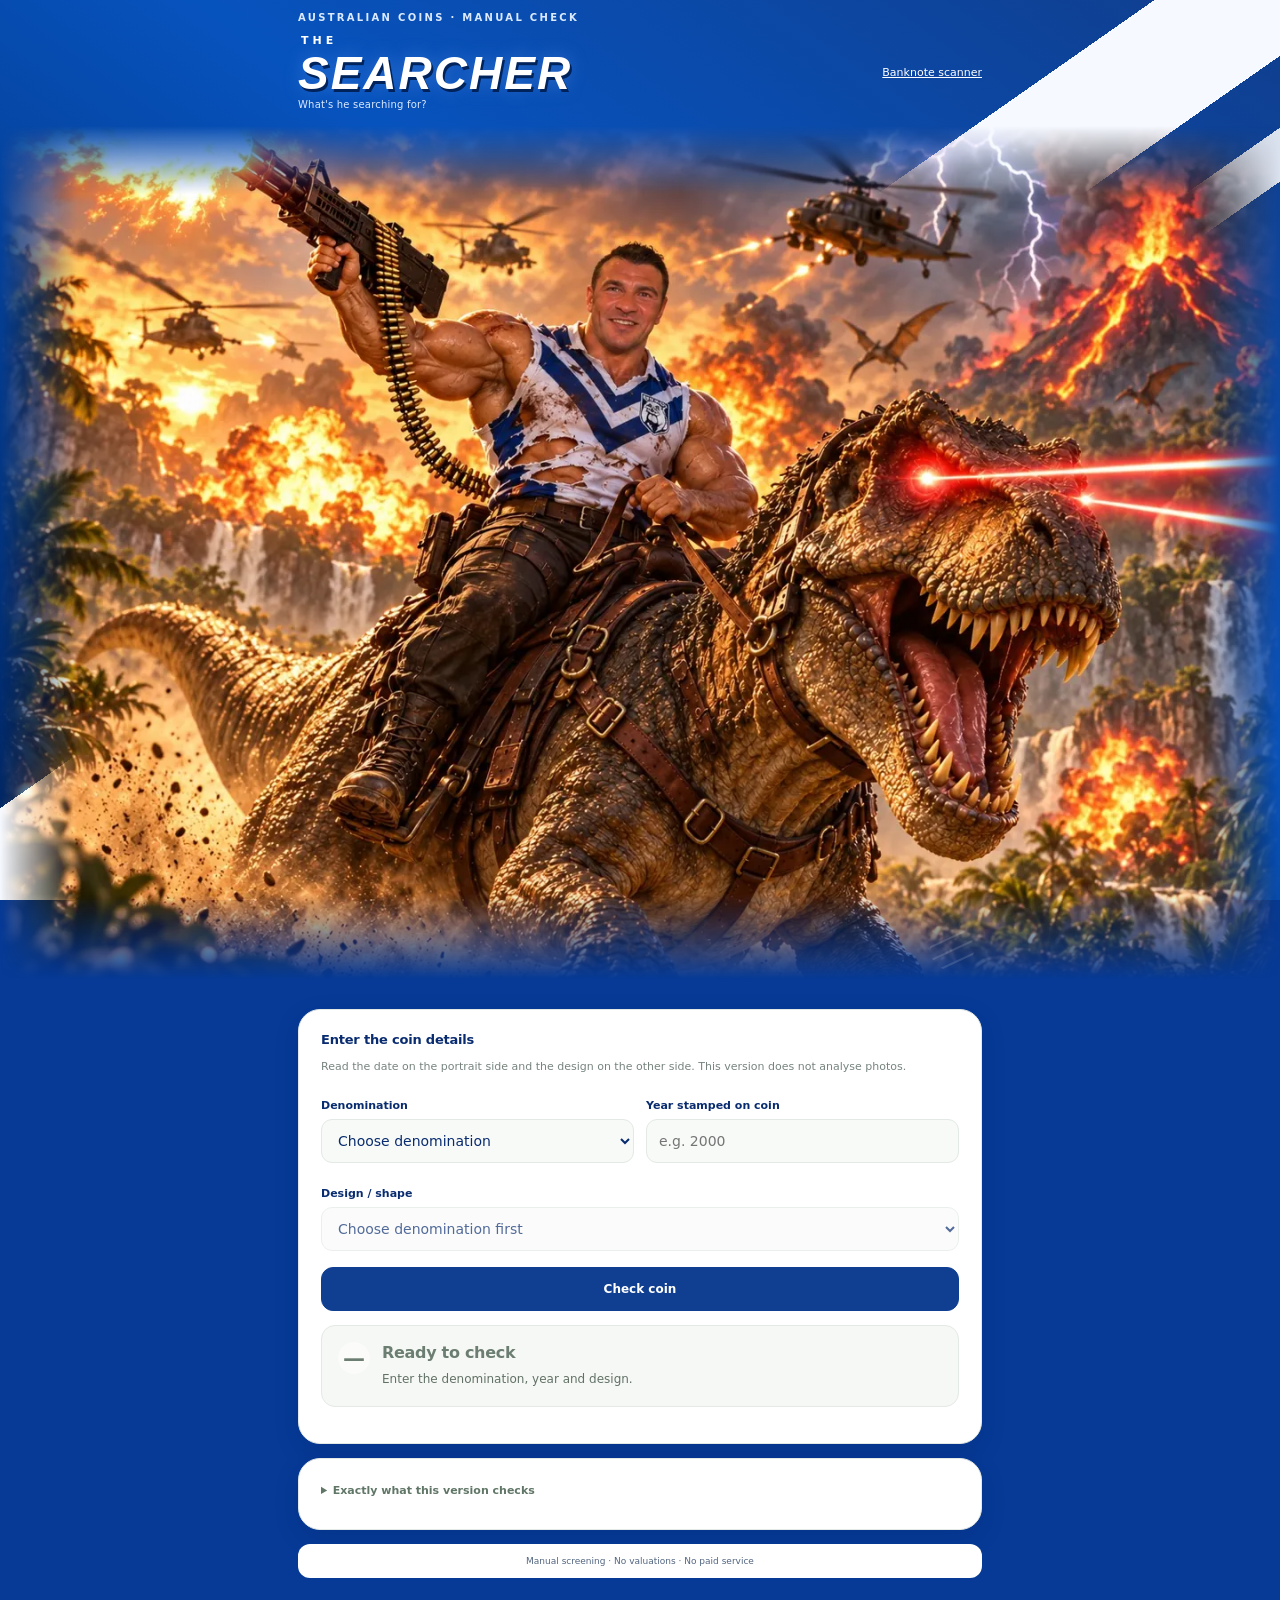
==== commit 5b930d1b: "Add THE SEARCHER branding and three-second hidden ultimate ride parody" ====
--- a/coins.html
+++ b/coins.html
@@ -5,9 +5,9 @@
 <meta name="theme-color" content="#132c28"><title>Coin Check · Note Check</title>
 <link rel="stylesheet" href="style.css?v=12">
 <style>.coinPanel{margin-top:14px}.coinFields{display:grid;grid-template-columns:1fr 1fr;gap:12px}.coinFields .wide{grid-column:1/-1}.coinPanel ul{padding-left:20px;font-size:12px;line-height:1.7}.coinPanel a{color:#176d50}.coinPanel button{width:100%;margin-top:16px}.coinNav{font-size:12px;color:#176d50}.coinResult p{font-size:12px}.coinResult h4{font-size:12px;margin:16px 0 5px}.coinResult ul{margin:5px 0}.coinResult li{margin:7px 0}@media(max-width:400px){.coinFields{grid-template-columns:1fr}}</style>
-<link rel="stylesheet" href="backgrounds.css?v=4"></head>
+<link rel="stylesheet" href="backgrounds.css?v=6"></head>
 <body>
-<header><span class="page-category">Australian coins · manual check</span><a class="brand" href="./"><span class="brand-title">SEARCHER</span><span class="brand-tagline">What is he searching for?</span></a><a class="coinNav" href="./">Banknote scanner</a></header>
+<header><span class="page-category">Australian coins · manual check</span><a class="brand" href="./"><span class="brand-the">THE</span><span class="brand-title">SEARCHER</span><span class="brand-tagline">What's he searching for?</span></a><a class="coinNav" href="./">Banknote scanner</a></header>
 <main>
 <section class="intro"></section>
 <section class="panel coinPanel">
@@ -85,4 +85,4 @@
 document.getElementById('coinForm').addEventListener('submit',event=>{event.preventDefault();show(checkCoin(denomination.value,year.value.trim(),design.value));});
 })();
 </script>
-<script src="backgrounds.js?v=3" defer></script></body></html>
+<script src="backgrounds.js?v=6" defer></script></body></html>
--- a/backgrounds.css
+++ b/backgrounds.css
@@ -38,3 +38,12 @@
 .frame { border-color:#b8d2ff99; box-shadow:0 0 0 150px #03133125; }
 .viewlabel { color:#d5e4ff; }
 #cameraState { color:#355a90; border-color:#d9e4f6; background:#f0f5fd; }
+
+/* Quiet, keyboard-accessible surf-texture Easter egg. */
+.brand-the { font:800 11px/1.1 system-ui,sans-serif;letter-spacing:4px;color:#fff;margin-left:3px; }
+.intro { position:relative; }
+.ride-texture { display:block;position:relative;z-index:2;margin:-52px 8px 8px auto;width:44px;height:44px;min-height:44px;padding:0;border:0;border-radius:50%;background:repeating-linear-gradient(155deg,transparent 0 5px,#fff 6px 7px,transparent 8px 12px);opacity:.13;cursor:pointer;box-shadow:none; }
+.ride-texture:hover { opacity:.3; }
+.ride-texture:focus-visible { opacity:.65;outline:3px solid #fff;outline-offset:3px; }
+.adventure-background img.secret-slide { z-index:3;transition:opacity .12s ease-out; }
+@media(prefers-reduced-motion:reduce) { .adventure-background img.secret-slide { transition:none; } }
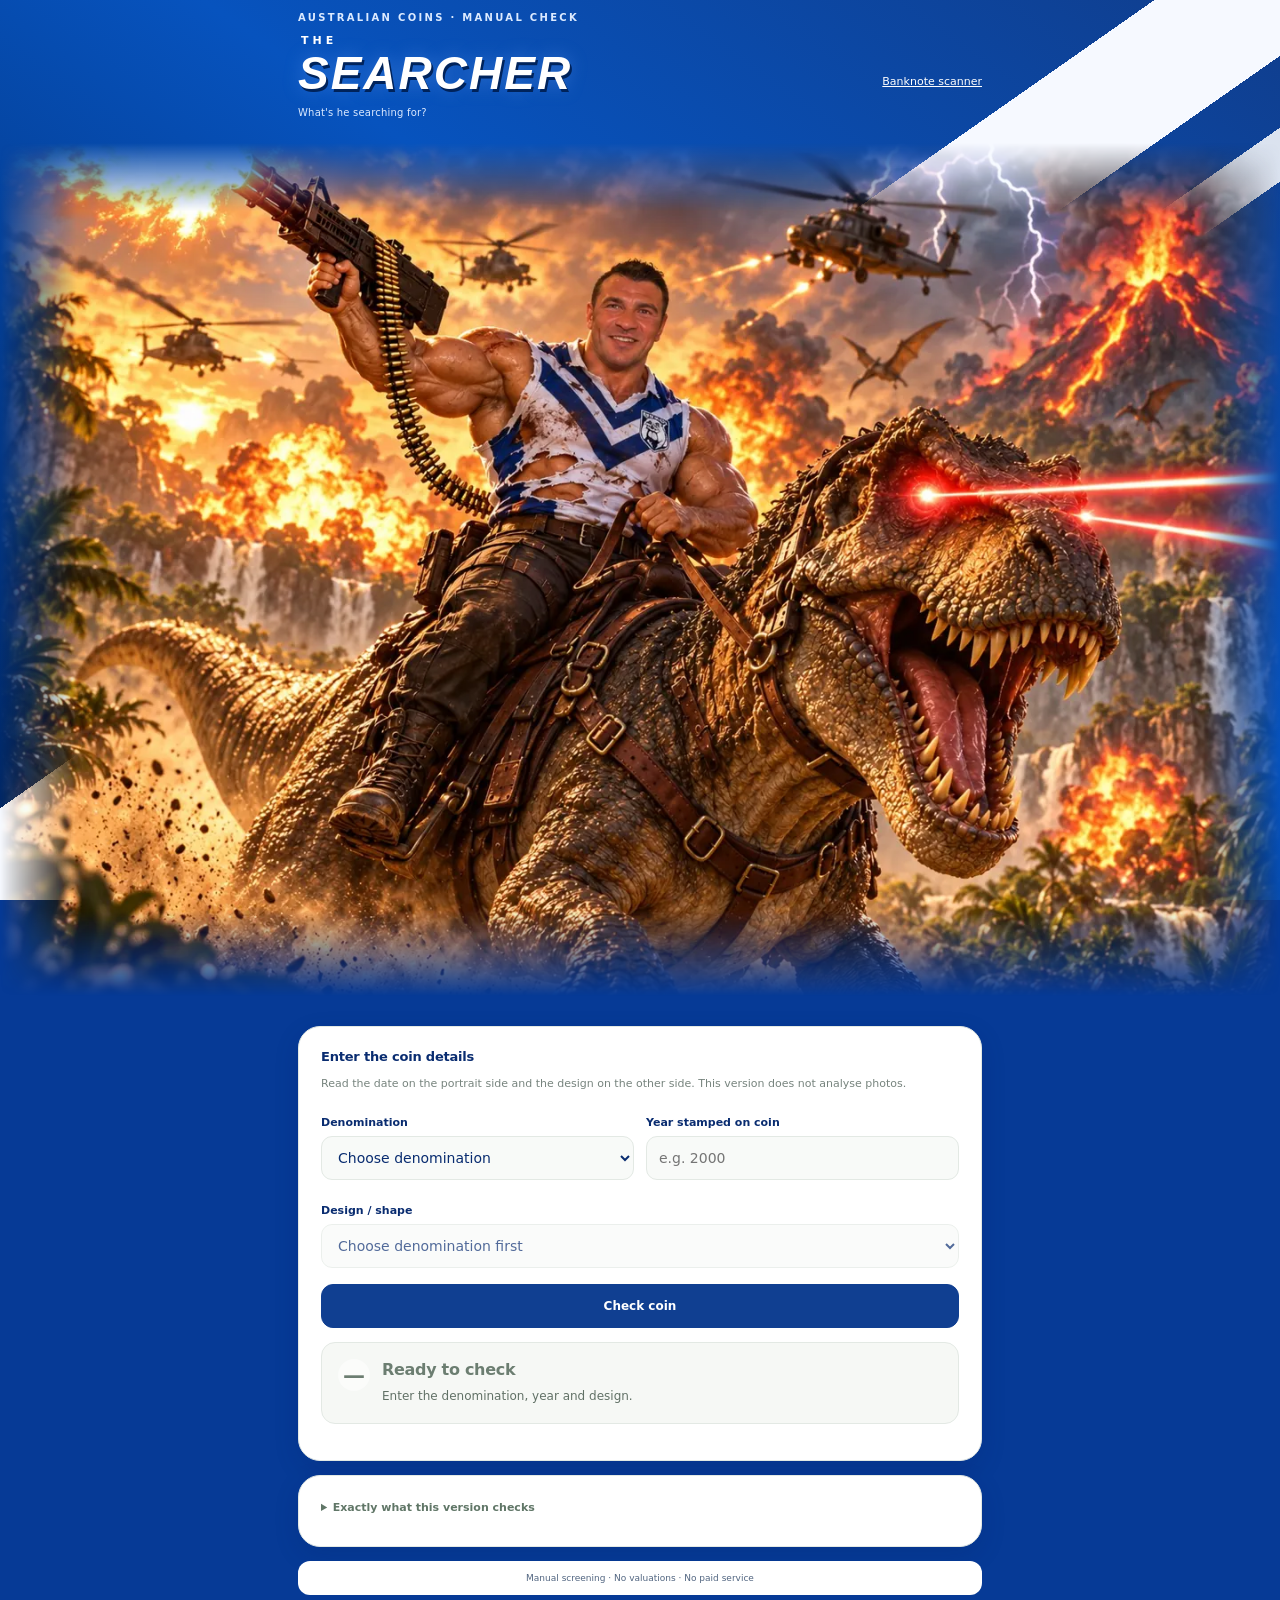
==== commit 0b91ffb5: "Use tagline for Easter egg and make SEARCHER title non-interactive" ====
--- a/coins.html
+++ b/coins.html
@@ -5,9 +5,9 @@
 <meta name="theme-color" content="#132c28"><title>Coin Check · Note Check</title>
 <link rel="stylesheet" href="style.css?v=12">
 <style>.coinPanel{margin-top:14px}.coinFields{display:grid;grid-template-columns:1fr 1fr;gap:12px}.coinFields .wide{grid-column:1/-1}.coinPanel ul{padding-left:20px;font-size:12px;line-height:1.7}.coinPanel a{color:#176d50}.coinPanel button{width:100%;margin-top:16px}.coinNav{font-size:12px;color:#176d50}.coinResult p{font-size:12px}.coinResult h4{font-size:12px;margin:16px 0 5px}.coinResult ul{margin:5px 0}.coinResult li{margin:7px 0}@media(max-width:400px){.coinFields{grid-template-columns:1fr}}</style>
-<link rel="stylesheet" href="backgrounds.css?v=6"></head>
+<link rel="stylesheet" href="backgrounds.css?v=7"></head>
 <body>
-<header><span class="page-category">Australian coins · manual check</span><a class="brand" href="./"><span class="brand-the">THE</span><span class="brand-title">SEARCHER</span><span class="brand-tagline">What's he searching for?</span></a><a class="coinNav" href="./">Banknote scanner</a></header>
+<header><span class="page-category">Australian coins · manual check</span><div class="brand"><span class="brand-the">THE</span><span class="brand-title">SEARCHER</span><button class="brand-tagline" type="button">What's he searching for?</button></div><a class="coinNav" href="./">Banknote scanner</a></header>
 <main>
 <section class="intro"></section>
 <section class="panel coinPanel">
@@ -85,4 +85,4 @@
 document.getElementById('coinForm').addEventListener('submit',event=>{event.preventDefault();show(checkCoin(denomination.value,year.value.trim(),design.value));});
 })();
 </script>
-<script src="backgrounds.js?v=6" defer></script></body></html>
+<script src="backgrounds.js?v=7" defer></script></body></html>
--- a/backgrounds.css
+++ b/backgrounds.css
@@ -42,8 +42,12 @@
 /* Quiet, keyboard-accessible surf-texture Easter egg. */
 .brand-the { font:800 11px/1.1 system-ui,sans-serif;letter-spacing:4px;color:#fff;margin-left:3px; }
 .intro { position:relative; }
-.ride-texture { display:block;position:relative;z-index:2;margin:-52px 8px 8px auto;width:44px;height:44px;min-height:44px;padding:0;border:0;border-radius:50%;background:repeating-linear-gradient(155deg,transparent 0 5px,#fff 6px 7px,transparent 8px 12px);opacity:.13;cursor:pointer;box-shadow:none; }
-.ride-texture:hover { opacity:.3; }
-.ride-texture:focus-visible { opacity:.65;outline:3px solid #fff;outline-offset:3px; }
 .adventure-background img.secret-slide { z-index:3;transition:opacity .12s ease-out; }
 @media(prefers-reduced-motion:reduce) { .adventure-background img.secret-slide { transition:none; } }
+
+/* The title is plain text; only the tagline reveals the secret slide. */
+button.brand-tagline { appearance:none;display:block;background:none;border:0;border-radius:3px;box-shadow:none;padding:0;margin:0;min-height:28px;min-width:0;text-align:left;font:500 10px/1.4 system-ui,sans-serif;letter-spacing:.2px;color:#dbe9ff;cursor:pointer; }
+button.brand-tagline:hover { filter:none; }
+button.brand-tagline:active { transform:none; }
+button.brand-tagline:focus-visible { outline:2px solid #fff;outline-offset:4px; }
+@media(max-width:360px) { button.brand-tagline {font-size:9px;} }
